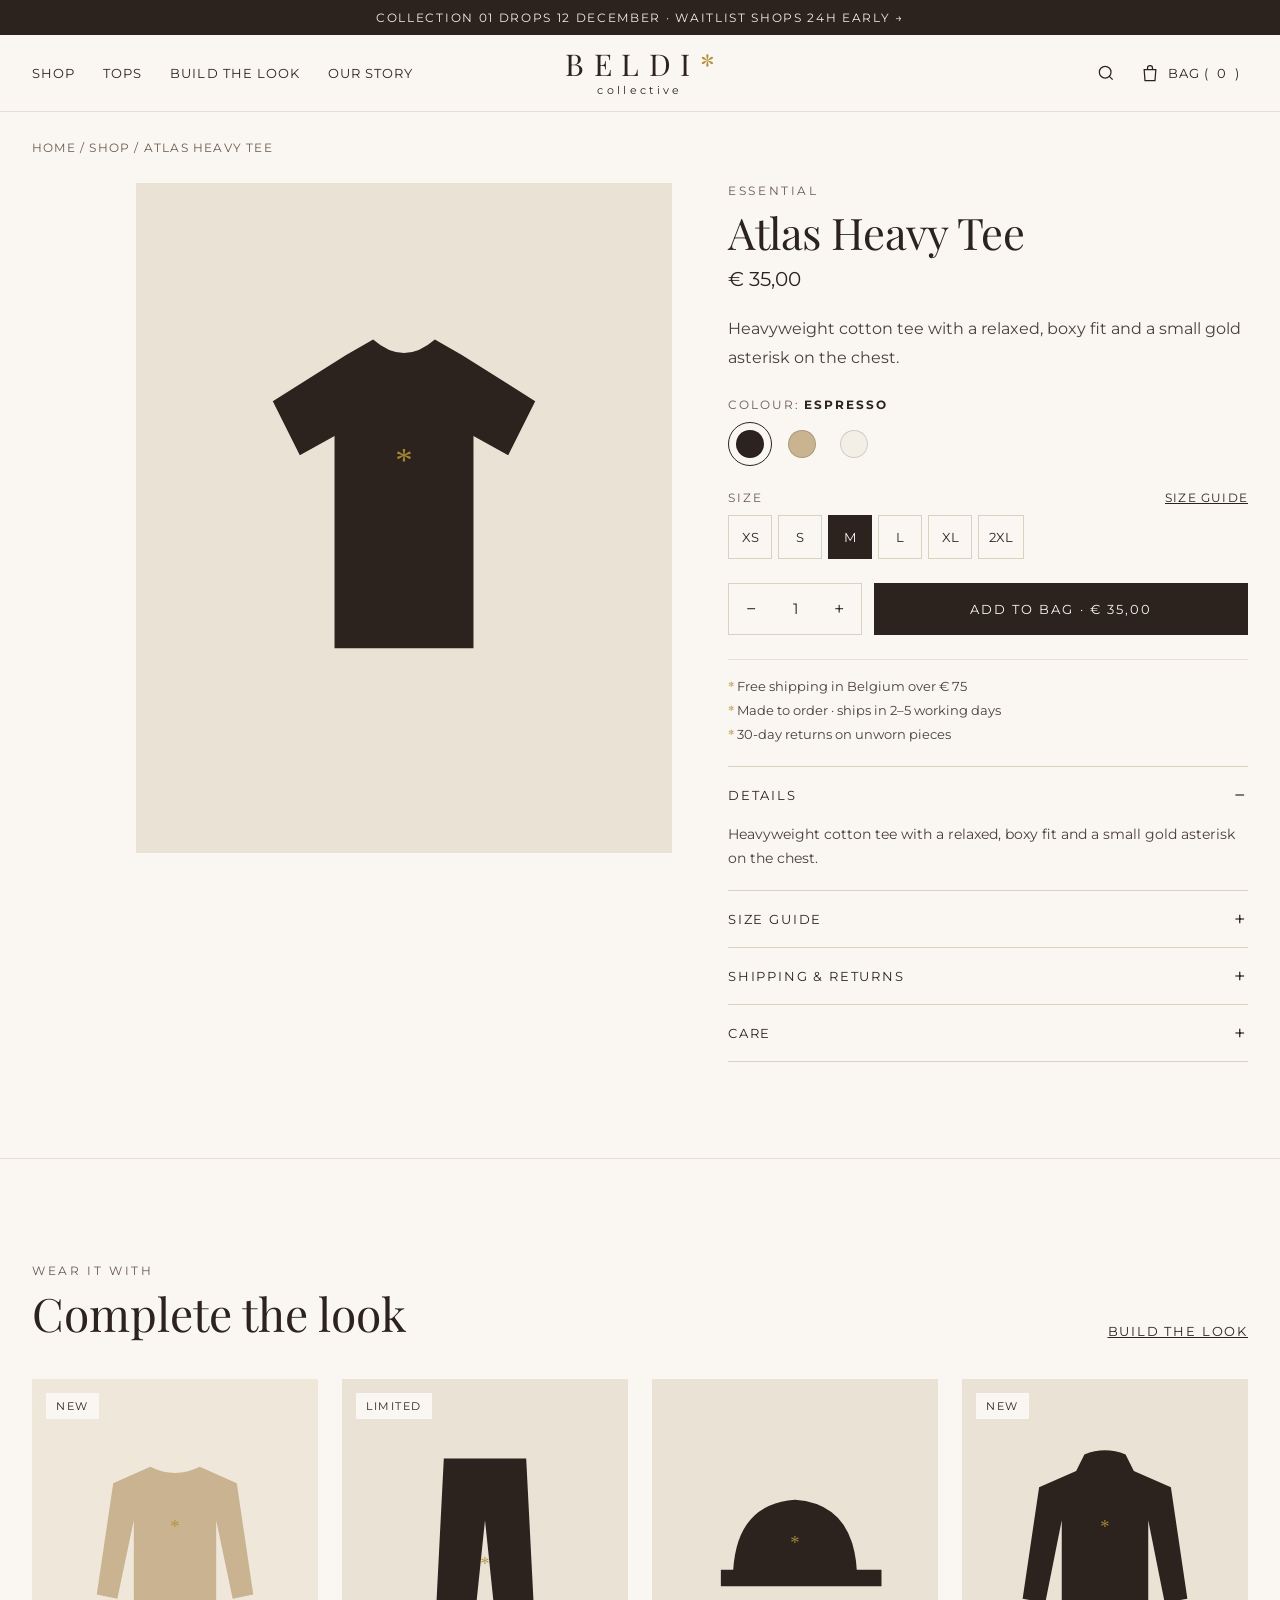
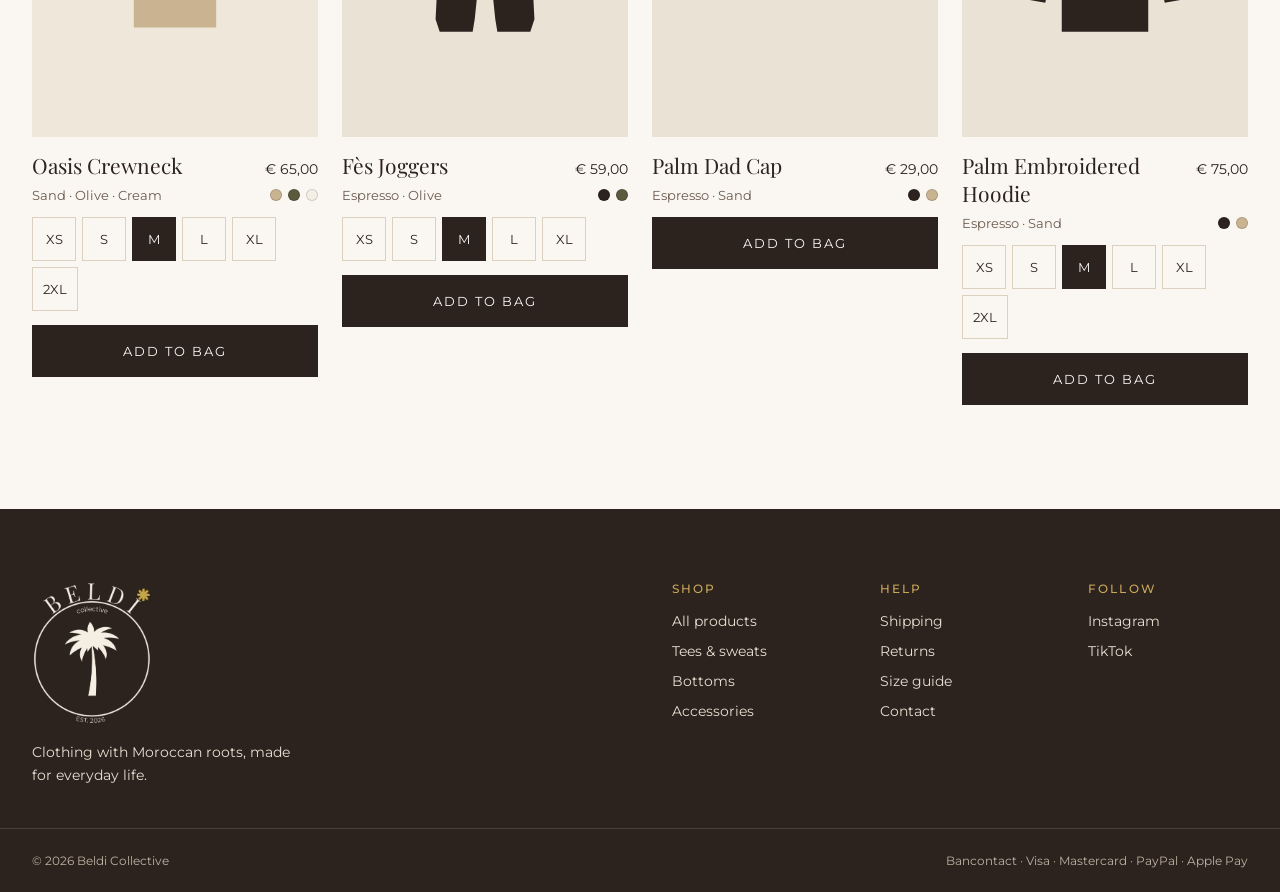
==== product.html @ b2a63b76 "Beldi Collective website" ====
<!doctype html>
<html lang="en">
<head>
  <meta charset="utf-8">
  <meta name="viewport" content="width=device-width, initial-scale=1">
  <title>Beldi Collective</title>
  <meta name="description" content="Beldi Collective product.">
  <link rel="icon" href="assets/palm.png">
  <link rel="preconnect" href="https://fonts.googleapis.com">
  <link rel="preconnect" href="https://fonts.gstatic.com" crossorigin>
  <link href="https://fonts.googleapis.com/css2?family=Playfair+Display:ital,wght@0,400;0,500;1,400&family=Montserrat:wght@400;500;600&display=swap" rel="stylesheet">
  <link rel="stylesheet" href="css/style.css">
</head>
<body>
  <a class="sr-only" href="#main">Skip to content</a>
  <div class="announce"><a href="index.html#early">Collection 01 drops <span data-cfg="dropDateText"></span> · Waitlist shops 24h early →</a></div>

  <header class="site-header">
    <div class="wrap header-row">
      <div style="display:flex;align-items:center">
        <button class="icon-btn menu-btn" data-menu aria-label="Menu" aria-expanded="false" aria-controls="main-nav"><svg width="22" height="22" viewBox="0 0 24 24" fill="none" stroke="currentColor" stroke-width="1.5" aria-hidden="true"><path d="M4 7h16M4 12h16M4 17h16"/></svg></button>
        <nav class="main-nav" id="main-nav" aria-label="Main">
          <a href="shop.html">Shop</a>
          <a href="shop.html?c=tops">Tops</a>
          <a href="index.html#look">Build the look</a>
          <a href="index.html#story">Our story</a>
        </nav>
      </div>
      <a class="brand" href="index.html" aria-label="Beldi Collective home"><span class="brand-word">BELDI<span>*</span></span><span class="brand-sub">collective</span></a>
      <div class="header-actions">
        <a class="icon-btn hide-sm" href="shop.html" aria-label="Search the shop"><svg width="20" height="20" viewBox="0 0 24 24" fill="none" stroke="currentColor" stroke-width="1.5" aria-hidden="true"><circle cx="11" cy="11" r="7"/><path d="M20 20l-4-4"/></svg></a>
        <button class="bag-btn" data-open-cart aria-label="Open bag"><svg width="20" height="20" viewBox="0 0 24 24" fill="none" stroke="currentColor" stroke-width="1.5" aria-hidden="true"><path d="M5 8h14l-1 13H6L5 8z"/><path d="M9 8V6a3 3 0 016 0v2"/></svg>Bag (<span data-cart-count>0</span>)</button>
      </div>
    </div>
  </header>

  <main id="main">
    <div class="wrap crumbs"><a href="index.html">Home</a> / <a href="shop.html">Shop</a> / <span id="crumb-name"></span></div>
    <div class="wrap pdp" id="pdp">
      <div class="gallery">
        <div class="thumbs" id="thumbs" role="group" aria-label="Product images"></div>
        <div class="main-img"><img id="main-img" src="assets/palm.png" alt=""></div>
      </div>
      <div class="buy">
        <div style="display:flex;flex-direction:column;gap:12px">
          <p class="eyebrow plain" id="p-tag"></p>
          <h1 class="h1" id="p-name">Loading…</h1>
          <div class="buy-price" id="p-price"></div>
        </div>
        <p class="body" id="p-desc"></p>
        <div id="color-block">
          <div class="opt-head"><span>Colour: <strong id="color-name" style="color:var(--ink)"></strong></span></div>
          <div class="swatches" id="swatches" role="group" aria-label="Colour"></div>
        </div>
        <div id="size-block">
          <div class="opt-head"><span>Size</span><a href="#size-guide" style="font-size:12px;letter-spacing:.1em" id="open-size-guide">Size guide</a></div>
          <div class="pills" id="sizes" role="group" aria-label="Size"></div>
        </div>
        <div class="buy-row">
          <div class="qty"><button type="button" aria-label="Decrease quantity" id="q-minus">−</button><output id="q-val">1</output><button type="button" aria-label="Increase quantity" id="q-plus">+</button></div>
          <button class="btn" type="button" id="add-btn">Add to bag</button>
        </div>
        <div class="ship-note">
          <span><span class="star">*</span> Free shipping in Belgium over <span data-cfg="freeShippingThreshold"></span></span>
          <span><span class="star">*</span> Made to order · ships in 2–5 working days</span>
          <span><span class="star">*</span> <span data-cfg="returnsDays"></span>-day returns on unworn pieces</span>
        </div>
        <div class="acc" id="details">
          <details open><summary>Details</summary><div class="acc-body" id="p-details"></div></details>
          <details id="size-guide"><summary>Size guide</summary><div class="acc-body">
            <p style="margin-top:0">Relaxed fit. Take your usual size, or size down for a closer fit. Measurements are body chest, in cm. [Replace with the Printful size chart for each product.]</p>
            <table class="size-table"><thead><tr><th scope="col">Size</th><th scope="col">XS</th><th scope="col">S</th><th scope="col">M</th><th scope="col">L</th><th scope="col">XL</th><th scope="col">2XL</th></tr></thead>
            <tbody><tr><th scope="row">Chest</th><td>[ ]</td><td>[ ]</td><td>[ ]</td><td>[ ]</td><td>[ ]</td><td>[ ]</td></tr><tr><th scope="row">Length</th><td>[ ]</td><td>[ ]</td><td>[ ]</td><td>[ ]</td><td>[ ]</td><td>[ ]</td></tr></tbody></table>
          </div></details>
          <details><summary>Shipping &amp; returns</summary><div class="acc-body">Each piece is printed or embroidered to order and ships in 2–5 working days. Free shipping in Belgium over <span data-cfg="freeShippingThreshold"></span>. Returns are accepted within <span data-cfg="returnsDays"></span> days for unworn items.</div></details>
          <details><summary>Care</summary><div class="acc-body">Wash cold, inside out. Do not tumble dry. Do not iron the embroidery or print.</div></details>
        </div>
      </div>
    </div>
    <section class="bordered-top" aria-labelledby="rel-title">
      <div class="wrap section">
        <div class="section-head"><div><p class="eyebrow plain">Wear it with</p><h2 class="h2" id="rel-title">Complete the look</h2></div><a class="link-caps" href="index.html#look">Build the look</a></div>
        <div class="product-grid" id="related"></div>
      </div>
    </section>
  </main>

  <footer class="site-footer">
    <div class="wrap footer-top">
      <div class="footer-brand"><img src="assets/logo-cream.png" alt="Beldi Collective"><p>Clothing with Moroccan roots, made for everyday life.</p></div>
      <nav class="footer-col" aria-labelledby="f-shop"><h2 id="f-shop">Shop</h2><a href="shop.html">All products</a><a href="shop.html?c=tops">Tees &amp; sweats</a><a href="shop.html?c=bottoms">Bottoms</a><a href="shop.html?c=accessories">Accessories</a></nav>
      <nav class="footer-col" aria-labelledby="f-help"><h2 id="f-help">Help</h2><a href="product.html?p=atlas-heavy-tee#details">Shipping</a><a href="product.html?p=atlas-heavy-tee#details">Returns</a><a href="product.html?p=atlas-heavy-tee#size-guide">Size guide</a><a href="mailto:hello@example.com">Contact</a></nav>
      <nav class="footer-col" aria-labelledby="f-follow"><h2 id="f-follow">Follow</h2><a href="#">Instagram</a><a href="#">TikTok</a></nav>
    </div>
    <div class="wrap footer-bottom"><span>© <span data-year>2026</span> Beldi Collective</span><span>Bancontact · Visa · Mastercard · PayPal · Apple Pay</span></div>
  </footer>

  <script src="js/config.js"></script>
  <script src="js/store.js"></script>
  <script src="js/product.js"></script>
</body>
</html>
---- css/style.css ----
/* Beldi Collective · Oasis theme */
:root {
  --ivory: #FAF7F2;
  --plaster: #F1EADF;
  --sand: #E9DFCF;
  --line: #E6DED2;
  --line-strong: #DCD0BF;
  --ink: #2C221E;
  --ink-soft: #4A3F38;
  --muted: #6B5A4E;
  --gold: #B0913A;
  --gold-light: #C9A85A;
  --serif: 'Playfair Display', Georgia, serif;
  --sans: 'Montserrat', system-ui, sans-serif;
  --wrap: 1320px;
}
*, *::before, *::after { box-sizing: border-box; }
html { scroll-behavior: smooth; }
body { margin: 0; background: var(--ivory); color: var(--ink); font-family: var(--sans); -webkit-font-smoothing: antialiased; }
img { max-width: 100%; display: block; }
a { color: var(--ink); }
a:hover { color: var(--muted); }
button, input, select { font-family: inherit; color: inherit; }
button { cursor: pointer; }
:focus-visible { outline: 2px solid var(--gold); outline-offset: 2px; }
.sr-only { position: absolute; width: 1px; height: 1px; overflow: hidden; clip: rect(0 0 0 0); white-space: nowrap; }
.wrap { max-width: var(--wrap); margin: 0 auto; padding-left: 32px; padding-right: 32px; }
@media (max-width: 640px) { .wrap { padding-left: 20px; padding-right: 20px; } }

/* Type */
.eyebrow { display: flex; align-items: center; gap: 12px; font-size: 12px; letter-spacing: .22em; text-transform: uppercase; color: var(--muted); margin: 0; }
.eyebrow::before { content: ''; width: 40px; height: 1px; background: var(--gold); }
.eyebrow.plain::before { display: none; }
.h1, .h2, .h3 { font-family: var(--serif); font-weight: 400; margin: 0; }
.h1 { font-size: clamp(44px, 5.4vw, 80px); line-height: 1.04; letter-spacing: -.01em; }
.h2 { font-size: clamp(34px, 3.6vw, 48px); line-height: 1.1; }
.h3 { font-size: 21px; }
.lead { font-size: 17px; line-height: 1.7; color: var(--ink-soft); margin: 0; }
.body { font-size: 16px; line-height: 1.8; color: var(--ink-soft); margin: 0; }
.star { font-family: var(--serif); color: var(--gold); line-height: 1; }
.link-caps { font-size: 13px; letter-spacing: .14em; text-transform: uppercase; }

/* Buttons */
.btn { display: inline-flex; align-items: center; justify-content: center; gap: 10px; min-height: 52px; padding: 0 32px; font-size: 13px; letter-spacing: .16em; text-transform: uppercase; text-decoration: none; border: 1px solid var(--ink); background: var(--ink); color: var(--ivory); transition: background .2s, color .2s; }
.btn:hover { background: #45372F; color: var(--ivory); }
.btn.ghost { background: transparent; color: var(--ink); }
.btn.ghost:hover { background: var(--ink); color: var(--ivory); }
.btn.block { width: 100%; }
.btn[disabled] { opacity: .5; cursor: not-allowed; }
.btn.done { background: transparent; color: var(--ink); }
.icon-btn { background: none; border: 0; width: 44px; height: 44px; display: grid; place-items: center; color: var(--ink); }

/* Announcement + header */
.announce { background: var(--ink); color: #F5EEE2; font-size: 12px; letter-spacing: .14em; text-transform: uppercase; text-align: center; padding: 10px 16px; }
.announce a { color: #F5EEE2; text-decoration: none; }
.site-header { position: sticky; top: 0; z-index: 30; background: rgba(250,247,242,.96); backdrop-filter: blur(6px); border-bottom: 1px solid var(--line); }
.header-row { display: grid; grid-template-columns: 1fr auto 1fr; align-items: center; gap: 16px; padding-top: 14px; padding-bottom: 14px; }
.main-nav { display: flex; gap: 28px; font-size: 13px; letter-spacing: .08em; text-transform: uppercase; }
.main-nav a { text-decoration: none; padding: 12px 0; }
.main-nav a[aria-current="page"] { border-bottom: 1px solid var(--ink); }
.brand { text-decoration: none; display: flex; flex-direction: column; align-items: center; }
.brand-word { font-family: var(--serif); font-size: 30px; letter-spacing: .32em; padding-left: .32em; line-height: 1; }
.brand-word span { color: var(--gold); }
.brand-sub { font-size: 11px; letter-spacing: .3em; margin-top: 4px; }
.header-actions { display: flex; justify-content: flex-end; align-items: center; gap: 4px; }
.bag-btn { background: none; border: 0; height: 44px; padding: 0 8px; display: flex; align-items: center; gap: 8px; font-size: 13px; letter-spacing: .08em; text-transform: uppercase; }
.menu-btn { display: none; }
@media (max-width: 860px) {
  .header-row { grid-template-columns: auto 1fr auto; }
  .brand { align-items: flex-start; }
  .brand-word { font-size: 24px; padding-left: 0; }
  .menu-btn { display: grid; }
  .main-nav { display: none; position: absolute; left: 0; right: 0; top: 100%; background: var(--ivory); flex-direction: column; gap: 0; padding: 8px 20px 20px; border-bottom: 1px solid var(--line); }
  .main-nav.open { display: flex; }
  .main-nav a { padding: 14px 0; border-bottom: 1px solid var(--line); }
  .header-actions .hide-sm { display: none; }
}

/* Hero */
.hero { display: flex; flex-wrap: wrap; gap: 64px; align-items: center; padding-top: 72px; padding-bottom: 96px; }
.hero-copy { flex: 1 1 440px; display: flex; flex-direction: column; gap: 28px; }
.hero-actions { display: flex; flex-wrap: wrap; gap: 16px; }
.hero-media { flex: 1 1 460px; position: relative; display: flex; justify-content: center; }
.arch { width: 100%; aspect-ratio: 4 / 5; border-radius: 999px 999px 0 0; background: var(--sand); position: relative; overflow: hidden; display: flex; align-items: flex-end; justify-content: center; }
.arch > img.cover { position: absolute; inset: 0; width: 100%; height: 100%; object-fit: cover; }
.arch .watermark { position: absolute; top: 18%; left: 50%; transform: translateX(-50%); width: 44%; opacity: .12; }
.arch .ph-label { position: relative; margin-bottom: 28px; background: var(--ivory); padding: 10px 18px; font-size: 12px; letter-spacing: .12em; text-transform: uppercase; color: var(--muted); }
.hero-media .arch { max-width: 520px; }
.hero-badge { position: absolute; left: 0; bottom: 120px; background: var(--ivory); border: 1px solid var(--line); padding: 16px 20px; display: flex; gap: 14px; align-items: center; max-width: 260px; font-size: 13px; line-height: 1.5; }
.hero-badge .star { font-size: 34px; }

/* Sections */
.section { padding-top: 104px; padding-bottom: 104px; }
.section-head { display: flex; flex-wrap: wrap; justify-content: space-between; align-items: flex-end; gap: 16px; margin-bottom: 40px; }
.section-head > div { display: flex; flex-direction: column; gap: 10px; }
.band-plaster { background: var(--plaster); }
.band-ink { background: var(--ink); color: #F5EEE2; }
.bordered-top { border-top: 1px solid var(--line); }

/* Early access */
.early { display: flex; flex-wrap: wrap; gap: 56px; align-items: center; padding-top: 88px; padding-bottom: 88px; }
.early-copy { flex: 1 1 520px; display: flex; flex-direction: column; gap: 24px; }
.countdown { display: flex; flex-wrap: wrap; gap: 12px; }
.countdown div { background: var(--ivory); border: 1px solid var(--line-strong); min-width: 96px; padding: 16px 18px; text-align: center; }
.countdown strong { display: block; font-family: var(--serif); font-weight: 400; font-size: 38px; line-height: 1; font-variant-numeric: tabular-nums; }
.countdown span { display: block; font-size: 11px; letter-spacing: .2em; text-transform: uppercase; color: var(--muted); margin-top: 8px; }
.early-card { flex: 1 1 420px; background: var(--ivory); border: 1px solid var(--line-strong); padding: clamp(28px, 3vw, 44px); display: flex; flex-direction: column; gap: 22px; }
.perks { list-style: none; margin: 0; padding: 0; display: flex; flex-direction: column; gap: 14px; }
.perks li { display: flex; gap: 12px; align-items: baseline; font-size: 15px; line-height: 1.5; }
.perks .star { font-size: 24px; }
.field-label { font-size: 12px; letter-spacing: .16em; text-transform: uppercase; color: var(--muted); }
.input { height: 54px; border: 1px solid var(--ink); background: #fff; padding: 0 18px; font-size: 15px; min-width: 0; width: 100%; }
.stack-form { display: flex; flex-direction: column; gap: 10px; }
.inline-form { display: flex; flex-wrap: wrap; width: 100%; max-width: 520px; }
.inline-form .input { flex: 1 1 260px; width: auto; }
.form-done { font-family: var(--serif); font-style: italic; font-size: 22px; line-height: 1.4; margin: 0; }
.small-muted { font-size: 12px; color: var(--muted); margin: 0; }

/* Meaning band */
.meaning { display: flex; flex-wrap: wrap; gap: 32px 64px; align-items: center; justify-content: center; text-align: center; padding-top: 56px; padding-bottom: 56px; }
.meaning .ar { font-family: var(--serif); font-size: 52px; line-height: 1; }
.meaning p { font-family: var(--serif); font-style: italic; font-size: 24px; line-height: 1.5; margin: 0; max-width: 720px; }

/* Grids + cards */
.cat-grid { display: grid; grid-template-columns: repeat(auto-fit, minmax(260px, 1fr)); gap: 24px; }
.cat-card { text-decoration: none; display: flex; flex-direction: column; gap: 18px; }
.cat-card .arch { aspect-ratio: 3 / 4; display: grid; place-items: center; }
.cat-card .arch img { width: 100%; height: 100%; object-fit: cover; }
.cat-meta { display: flex; justify-content: space-between; align-items: baseline; }
.cat-meta span:first-child { font-family: var(--serif); font-size: 24px; }
.cat-meta span:last-child { font-size: 12px; letter-spacing: .14em; text-transform: uppercase; color: var(--muted); }

.product-grid { display: grid; grid-template-columns: repeat(auto-fill, minmax(260px, 1fr)); gap: 44px 24px; }
.card { display: flex; flex-direction: column; gap: 14px; }
.card-media { position: relative; display: block; aspect-ratio: 4 / 5; background: var(--sand); overflow: hidden; }
.card-media img { width: 100%; height: 100%; object-fit: cover; transition: transform .5s; }
.card-media:hover img { transform: scale(1.03); }
.tag { position: absolute; top: 14px; left: 14px; background: var(--ivory); font-size: 11px; letter-spacing: .14em; text-transform: uppercase; padding: 6px 10px; }
.card-row { display: flex; justify-content: space-between; gap: 12px; align-items: baseline; }
.card-title { font-family: var(--serif); font-weight: 400; font-size: 21px; margin: 0; }
.card-title a { text-decoration: none; }
.price { font-size: 14px; white-space: nowrap; }
.card-sub { font-size: 13px; color: var(--muted); margin-top: -6px; }
.pills { display: flex; gap: 6px; flex-wrap: wrap; }
.pill { min-width: 44px; height: 44px; padding: 0 10px; font-size: 13px; border: 1px solid var(--line-strong); background: transparent; }
.pill[aria-pressed="true"] { border-color: var(--ink); background: var(--ink); color: var(--ivory); }
.pill:disabled { opacity: .35; text-decoration: line-through; cursor: not-allowed; }
.swatches { display: flex; gap: 8px; flex-wrap: wrap; }
.swatch { width: 44px; height: 44px; border-radius: 999px; border: 1px solid transparent; background: none; display: grid; place-items: center; padding: 0; }
.swatch span { width: 28px; height: 28px; border-radius: 999px; border: 1px solid rgba(0,0,0,.15); }
.swatch[aria-pressed="true"] { border-color: var(--ink); }
.dots { display: flex; gap: 6px; }
.dots span { width: 12px; height: 12px; border-radius: 999px; border: 1px solid rgba(0,0,0,.15); }

/* Build the look */
.look { display: flex; flex-wrap: wrap; gap: 64px; align-items: center; }
.look-media { flex: 1 1 400px; display: flex; justify-content: center; }
.look-media .arch { max-width: 480px; }
.look-copy { flex: 1 1 480px; display: flex; flex-direction: column; gap: 24px; }
.look-list { border-top: 1px solid var(--line-strong); }
.look-item { display: flex; align-items: center; gap: 18px; padding: 16px 0; border-bottom: 1px solid var(--line-strong); cursor: pointer; }
.look-item input { width: 20px; height: 20px; accent-color: var(--ink); flex: 0 0 auto; }
.look-item img { width: 64px; height: 80px; object-fit: cover; flex: 0 0 auto; background: var(--sand); }
.look-item .meta { flex: 1; display: flex; flex-direction: column; gap: 4px; }
.look-item .meta strong { font-family: var(--serif); font-weight: 400; font-size: 19px; }
.look-item .meta span { font-size: 13px; color: var(--muted); }
.look-item select { height: 40px; border: 1px solid var(--line-strong); background: var(--ivory); padding: 0 8px; font-size: 13px; }
.look-total { display: flex; justify-content: space-between; align-items: baseline; gap: 16px; flex-wrap: wrap; font-size: 14px; color: var(--ink-soft); }
.look-total strong { font-family: var(--serif); font-weight: 400; font-size: 24px; color: var(--ink); }
.look-total s { color: var(--muted); margin-right: 8px; font-size: 16px; }

/* Story */
.story { display: flex; flex-wrap: wrap; gap: 64px; align-items: center; }
.story-media { flex: 1 1 420px; display: flex; justify-content: center; }
.story-media img { width: 100%; max-width: 360px; }
.story-copy { flex: 1 1 480px; display: flex; flex-direction: column; gap: 24px; }
.values { display: grid; grid-template-columns: repeat(auto-fit, minmax(160px, 1fr)); gap: 24px; padding-top: 12px; border-top: 1px solid var(--line-strong); }
.values h3 { font-family: var(--serif); font-weight: 400; font-size: 20px; margin: 16px 0 6px; }
.values p { font-size: 14px; line-height: 1.6; color: var(--ink-soft); margin: 0; }

/* Trust */
.trust { display: grid; grid-template-columns: repeat(auto-fit, minmax(220px, 1fr)); gap: 32px; padding-top: 48px; padding-bottom: 48px; }
.trust > div { display: flex; gap: 14px; align-items: flex-start; }
.trust .star { font-size: 28px; }
.trust strong { display: block; font-size: 14px; margin-bottom: 4px; }
.trust p { font-size: 13px; line-height: 1.6; color: var(--ink-soft); margin: 0; }

/* Newsletter */
.newsletter { max-width: 760px; margin: 0 auto; text-align: center; display: flex; flex-direction: column; align-items: center; gap: 20px; }

/* Footer */
.site-footer { background: var(--ink); color: #E8DFD2; }
.footer-top { display: flex; flex-wrap: wrap; gap: 48px; justify-content: space-between; padding-top: 72px; padding-bottom: 40px; }
.footer-brand { flex: 1 1 260px; display: flex; flex-direction: column; gap: 16px; }
.footer-brand img { width: 120px; }
.footer-brand p { font-size: 14px; line-height: 1.7; margin: 0; max-width: 280px; }
.footer-col { flex: 0 1 160px; display: flex; flex-direction: column; gap: 12px; font-size: 14px; }
.footer-col h2 { font-family: var(--sans); font-weight: 500; font-size: 12px; letter-spacing: .18em; text-transform: uppercase; color: var(--gold-light); margin: 0 0 4px; }
.footer-col a { color: #E8DFD2; text-decoration: none; }
.footer-col a:hover { color: #fff; }
.footer-bottom { border-top: 1px solid #4A3F38; display: flex; flex-wrap: wrap; justify-content: space-between; gap: 12px; font-size: 12px; color: #BFB3A3; padding-top: 24px; padding-bottom: 24px; }

/* Shop page */
.page-head { padding-top: 64px; padding-bottom: 40px; display: flex; flex-direction: column; gap: 16px; }
.toolbar { display: flex; flex-wrap: wrap; gap: 16px; justify-content: space-between; align-items: center; border-top: 1px solid var(--line); border-bottom: 1px solid var(--line); padding-top: 12px; padding-bottom: 12px; margin-bottom: 40px; }
.chips { display: flex; flex-wrap: wrap; gap: 8px; }
.chip { height: 44px; padding: 0 18px; border: 1px solid var(--line-strong); background: transparent; font-size: 12px; letter-spacing: .14em; text-transform: uppercase; }
.chip[aria-pressed="true"] { background: var(--ink); color: var(--ivory); border-color: var(--ink); }
.select { height: 44px; border: 1px solid var(--line-strong); background: var(--ivory); padding: 0 12px; font-size: 13px; }

/* Product page */
.crumbs { font-size: 12px; letter-spacing: .1em; text-transform: uppercase; color: var(--muted); padding-top: 28px; }
.crumbs a { color: var(--muted); text-decoration: none; }
.pdp { display: flex; flex-wrap: wrap; gap: 56px; padding-top: 28px; padding-bottom: 96px; align-items: flex-start; }
.gallery { flex: 1 1 520px; display: grid; grid-template-columns: 88px 1fr; gap: 16px; }
.thumbs { display: flex; flex-direction: column; gap: 12px; }
.thumbs button { padding: 0; border: 1px solid transparent; background: var(--sand); aspect-ratio: 4 / 5; }
.thumbs button[aria-pressed="true"] { border-color: var(--ink); }
.thumbs img { width: 100%; height: 100%; object-fit: cover; }
.main-img { background: var(--sand); aspect-ratio: 4 / 5; }
.main-img img { width: 100%; height: 100%; object-fit: cover; }
@media (max-width: 640px) { .gallery { grid-template-columns: 1fr; } .thumbs { flex-direction: row; order: 2; } .thumbs button { width: 64px; } }
.buy { flex: 1 1 400px; display: flex; flex-direction: column; gap: 24px; position: sticky; top: 110px; }
.buy .h1 { font-size: clamp(36px, 3.4vw, 52px); }
.buy-price { font-size: 20px; }
.opt-head { display: flex; justify-content: space-between; font-size: 12px; letter-spacing: .16em; text-transform: uppercase; color: var(--muted); margin-bottom: 10px; }
.opt-head button { background: none; border: 0; padding: 0; font-size: 12px; letter-spacing: .1em; text-transform: uppercase; text-decoration: underline; color: var(--ink); min-height: 24px; }
.qty { display: inline-flex; border: 1px solid var(--line-strong); }
.qty button { width: 44px; height: 50px; background: none; border: 0; font-size: 18px; }
.qty output { width: 44px; display: grid; place-items: center; font-size: 15px; }
.buy-row { display: flex; gap: 12px; }
.buy-row .btn { flex: 1; }
.ship-note { font-size: 13px; color: var(--ink-soft); display: flex; flex-direction: column; gap: 8px; border-top: 1px solid var(--line); padding-top: 18px; }
.acc { border-top: 1px solid var(--line-strong); }
.acc details { border-bottom: 1px solid var(--line-strong); }
.acc summary { list-style: none; cursor: pointer; display: flex; justify-content: space-between; align-items: center; min-height: 56px; font-size: 13px; letter-spacing: .14em; text-transform: uppercase; }
.acc summary::-webkit-details-marker { display: none; }
.acc summary::after { content: '+'; font-size: 20px; }
.acc details[open] summary::after { content: '−'; }
.acc .acc-body { padding-bottom: 20px; font-size: 14px; line-height: 1.7; color: var(--ink-soft); }
.size-table { width: 100%; border-collapse: collapse; font-size: 13px; }
.size-table th, .size-table td { text-align: left; padding: 8px 6px; border-bottom: 1px solid var(--line); }

/* Cart drawer */
.drawer-backdrop { position: fixed; inset: 0; background: rgba(44,34,30,.4); z-index: 50; opacity: 0; pointer-events: none; transition: opacity .25s; }
.drawer { position: fixed; top: 0; right: 0; bottom: 0; width: min(440px, 100%); background: var(--ivory); z-index: 60; transform: translateX(100%); transition: transform .3s ease; display: flex; flex-direction: column; }
body.cart-open .drawer { transform: none; }
body.cart-open .drawer-backdrop { opacity: 1; pointer-events: auto; }
.drawer-head { display: flex; justify-content: space-between; align-items: center; padding: 18px 24px; border-bottom: 1px solid var(--line); }
.drawer-head h2 { font-family: var(--serif); font-weight: 400; font-size: 26px; margin: 0; }
.ship-progress { padding: 16px 24px; border-bottom: 1px solid var(--line); font-size: 13px; display: flex; flex-direction: column; gap: 10px; }
.bar { height: 4px; background: var(--line); }
.bar span { display: block; height: 100%; background: var(--gold); transition: width .3s; }
.drawer-items { flex: 1; overflow-y: auto; padding: 8px 24px; }
.line { display: grid; grid-template-columns: 72px 1fr auto; gap: 14px; padding: 16px 0; border-bottom: 1px solid var(--line); }
.line img { width: 72px; height: 90px; object-fit: cover; background: var(--sand); }
.line h3 { font-family: var(--serif); font-weight: 400; font-size: 17px; margin: 0 0 4px; }
.line .opts { font-size: 12px; color: var(--muted); }
.line .qty button { width: 36px; height: 36px; }
.line .qty output { width: 32px; font-size: 13px; }
.line .remove { background: none; border: 0; font-size: 12px; text-decoration: underline; color: var(--muted); padding: 0; min-height: 32px; }
.line-right { display: flex; flex-direction: column; align-items: flex-end; justify-content: space-between; font-size: 14px; }
.drawer-foot { border-top: 1px solid var(--line); padding: 20px 24px; display: flex; flex-direction: column; gap: 14px; }
.drawer-foot .row { display: flex; justify-content: space-between; font-size: 15px; }
.drawer-empty { padding: 48px 0; text-align: center; display: flex; flex-direction: column; gap: 18px; align-items: center; }
.demo-note { font-size: 13px; line-height: 1.6; background: var(--plaster); padding: 12px 14px; margin: 0; }

/* Toast */
.toast { position: fixed; left: 50%; bottom: 28px; transform: translate(-50%, 20px); background: var(--ink); color: var(--ivory); padding: 14px 22px; font-size: 13px; letter-spacing: .08em; z-index: 70; opacity: 0; transition: opacity .25s, transform .25s; pointer-events: none; }
.toast.show { opacity: 1; transform: translate(-50%, 0); }

@media (prefers-reduced-motion: reduce) { *, *::before, *::after { transition: none !important; scroll-behavior: auto !important; } }
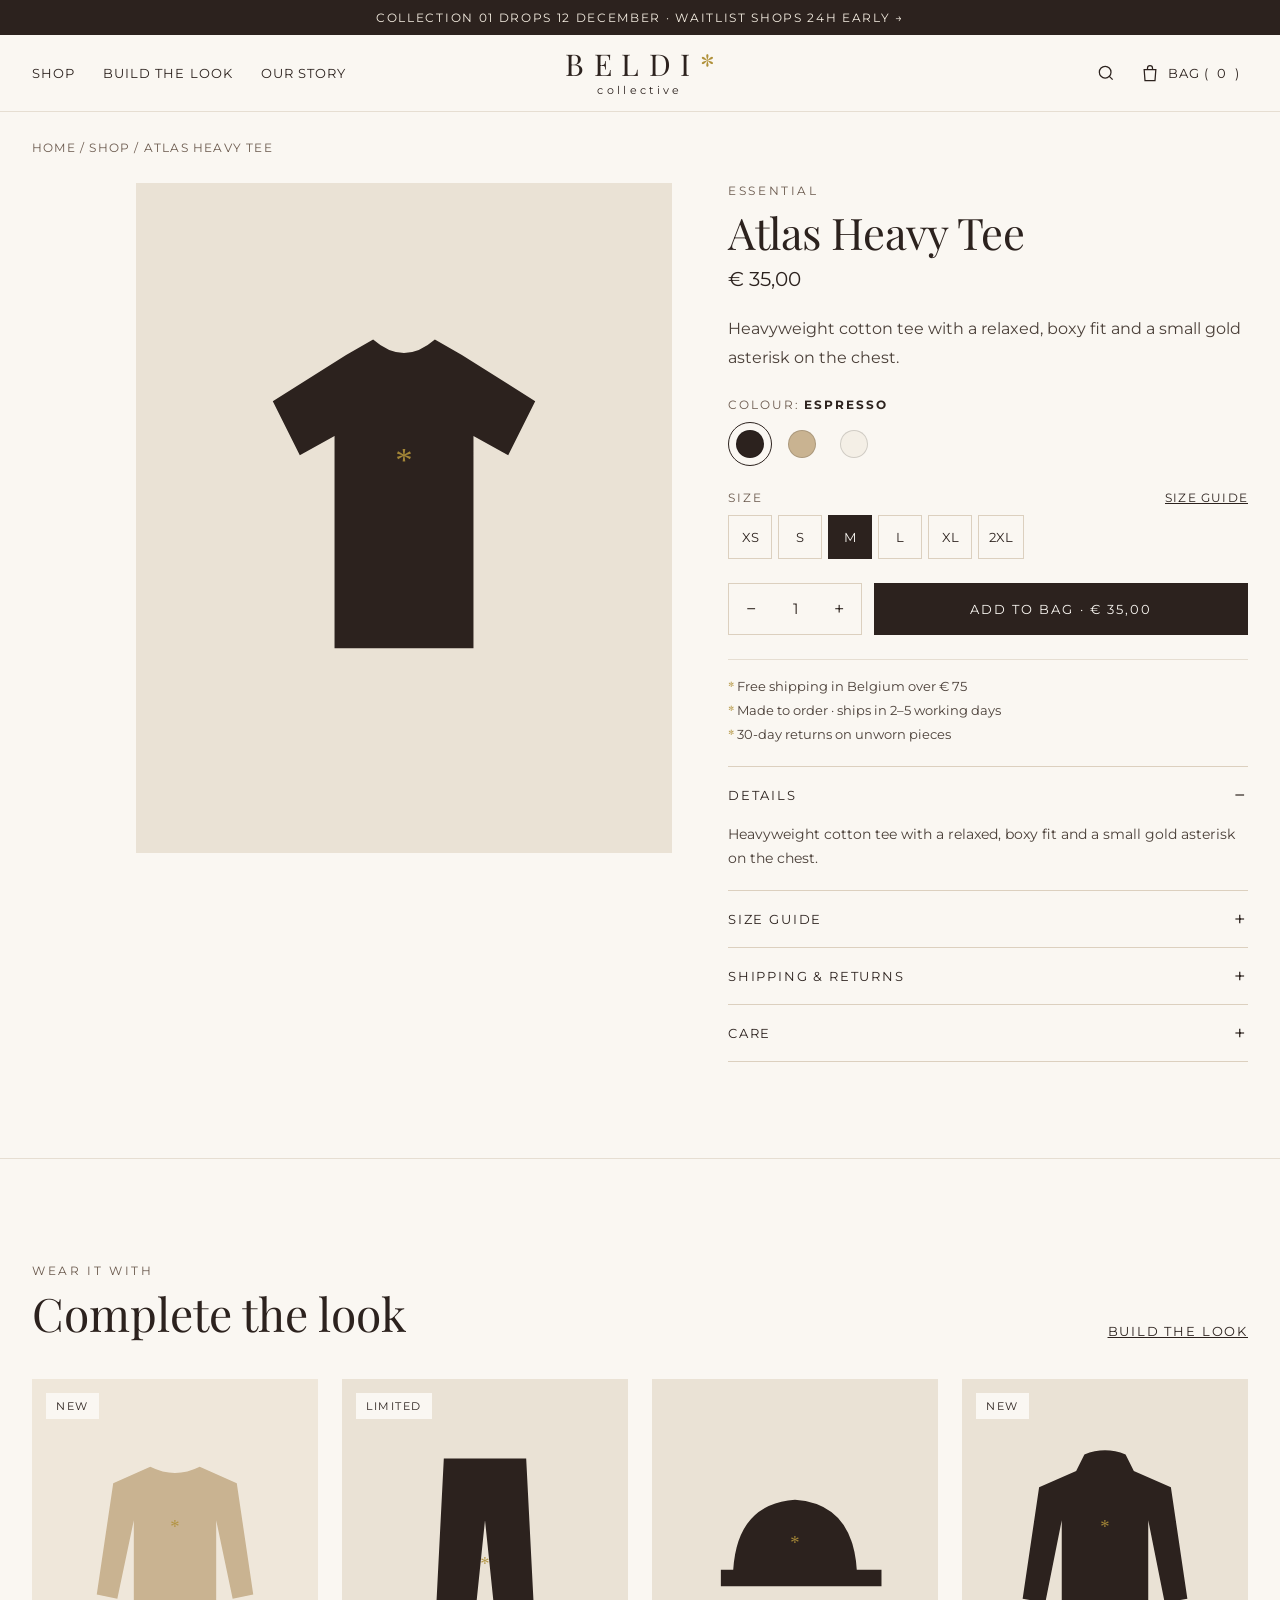
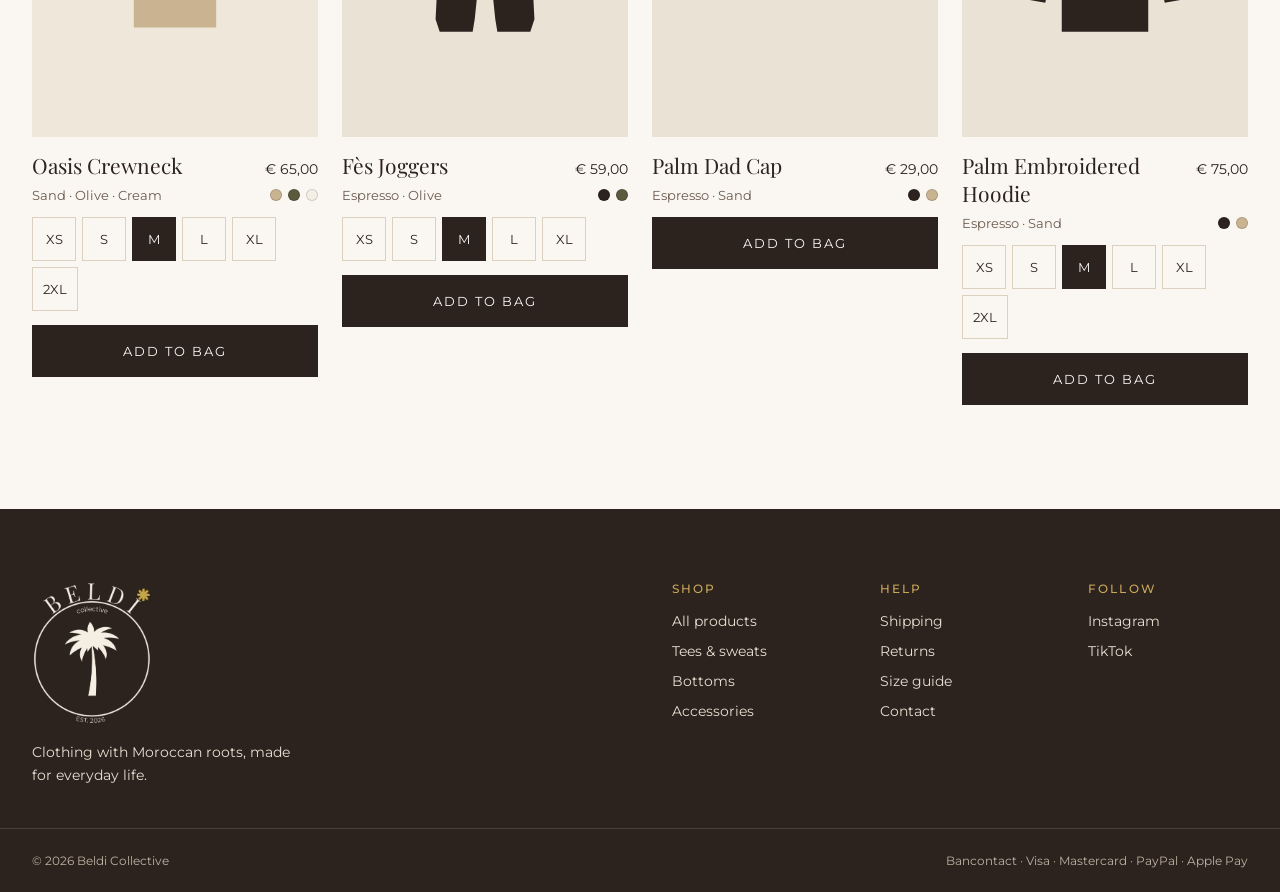
==== commit 9dec8b5b: "Update site 13/11/2026  0:34:55,64" ====
--- a/product.html
+++ b/product.html
@@ -21,7 +21,6 @@
         <button class="icon-btn menu-btn" data-menu aria-label="Menu" aria-expanded="false" aria-controls="main-nav"><svg width="22" height="22" viewBox="0 0 24 24" fill="none" stroke="currentColor" stroke-width="1.5" aria-hidden="true"><path d="M4 7h16M4 12h16M4 17h16"/></svg></button>
         <nav class="main-nav" id="main-nav" aria-label="Main">
           <a href="shop.html">Shop</a>
-          <a href="shop.html?c=tops">Tops</a>
           <a href="index.html#look">Build the look</a>
           <a href="index.html#story">Our story</a>
         </nav>
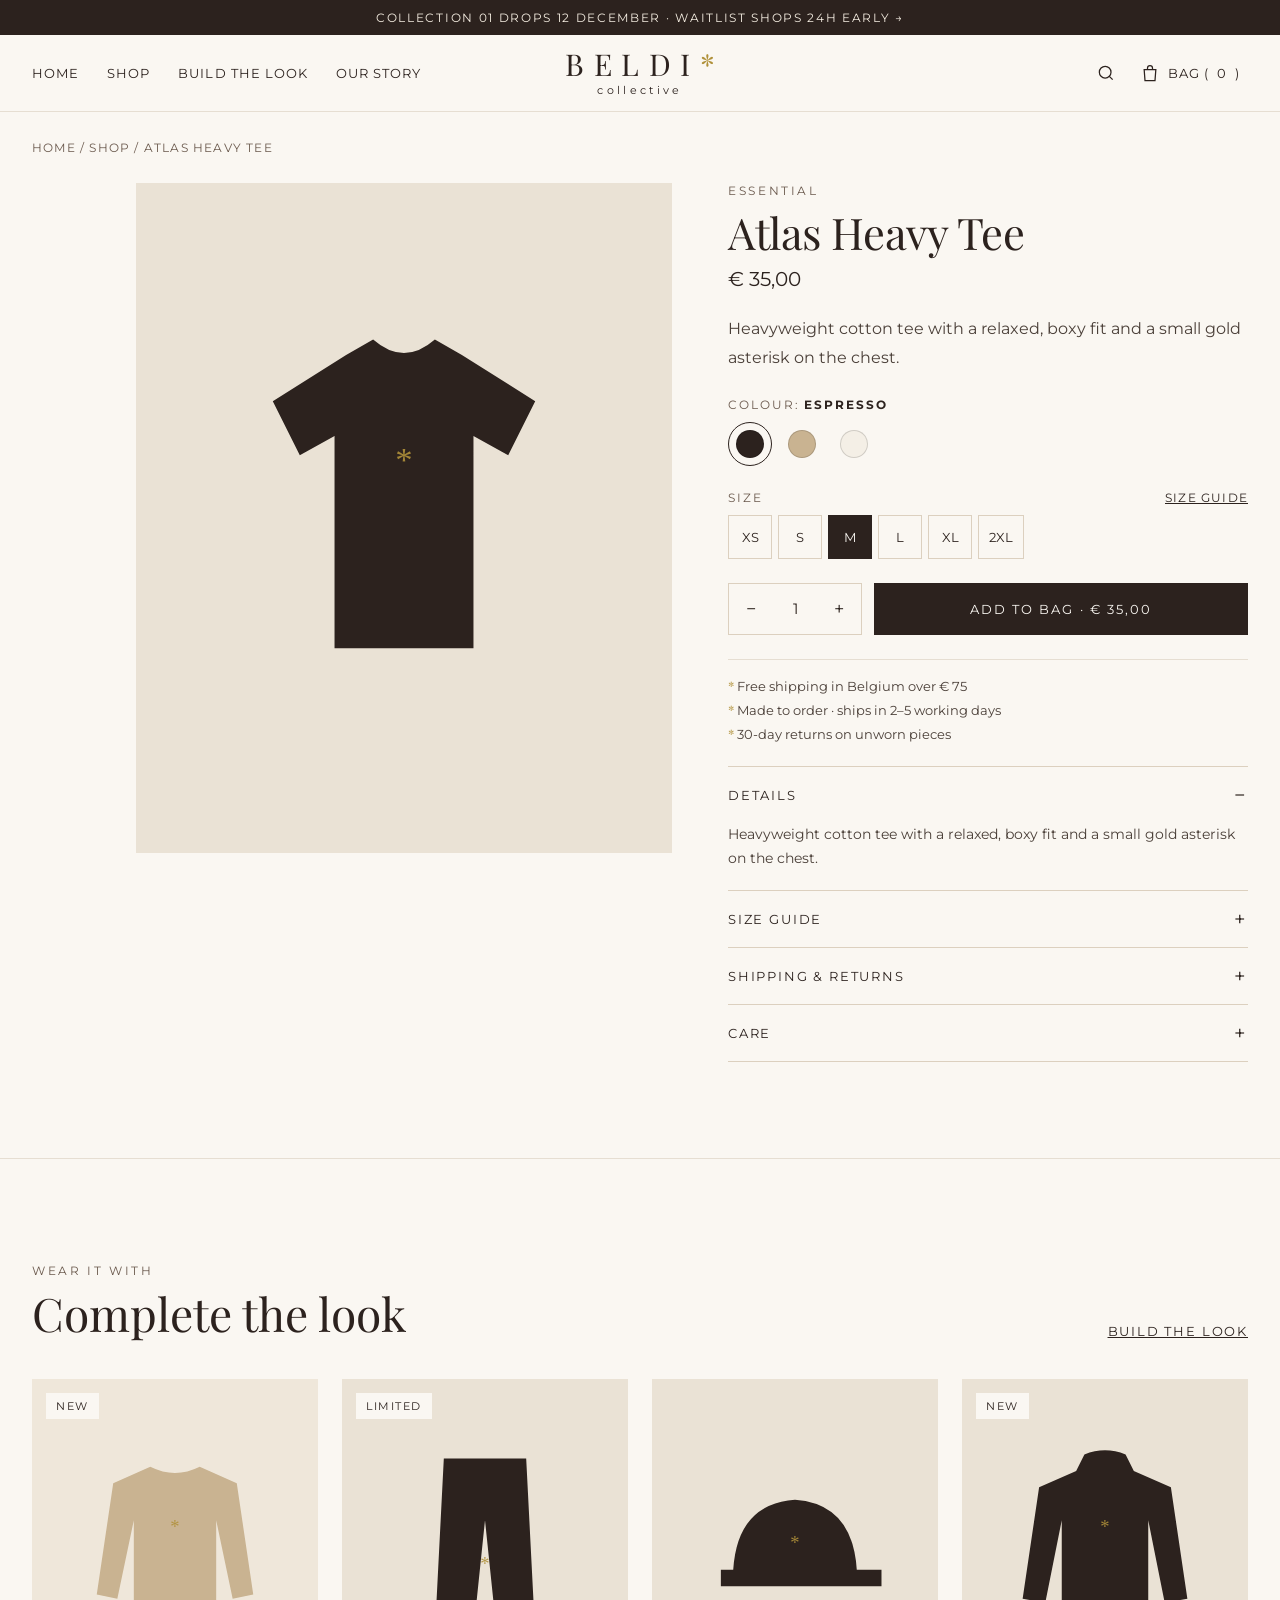
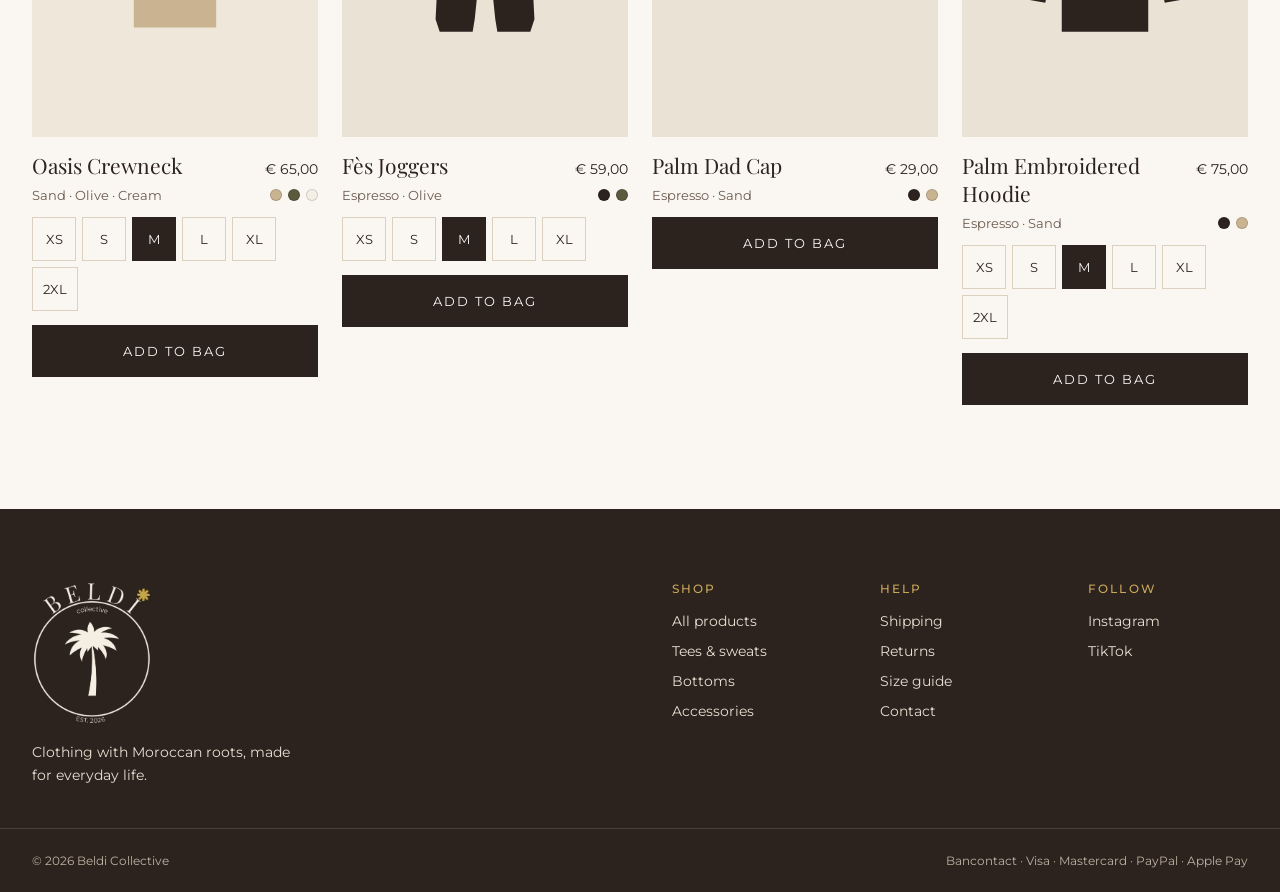
==== commit 9befd5df: "Update site 13/11/2026  0:52:54,28" ====
--- a/product.html
+++ b/product.html
@@ -9,7 +9,7 @@
   <link rel="preconnect" href="https://fonts.googleapis.com">
   <link rel="preconnect" href="https://fonts.gstatic.com" crossorigin>
   <link href="https://fonts.googleapis.com/css2?family=Playfair+Display:ital,wght@0,400;0,500;1,400&family=Montserrat:wght@400;500;600&display=swap" rel="stylesheet">
-  <link rel="stylesheet" href="css/style.css">
+  <link rel="stylesheet" href="css/style.css?v=20261113e">
 </head>
 <body>
   <a class="sr-only" href="#main">Skip to content</a>
@@ -20,6 +20,7 @@
       <div style="display:flex;align-items:center">
         <button class="icon-btn menu-btn" data-menu aria-label="Menu" aria-expanded="false" aria-controls="main-nav"><svg width="22" height="22" viewBox="0 0 24 24" fill="none" stroke="currentColor" stroke-width="1.5" aria-hidden="true"><path d="M4 7h16M4 12h16M4 17h16"/></svg></button>
         <nav class="main-nav" id="main-nav" aria-label="Main">
+          <a href="index.html">Home</a>
           <a href="shop.html">Shop</a>
           <a href="index.html#look">Build the look</a>
           <a href="index.html#story">Our story</a>
@@ -94,8 +95,8 @@
     <div class="wrap footer-bottom"><span>© <span data-year>2026</span> Beldi Collective</span><span>Bancontact · Visa · Mastercard · PayPal · Apple Pay</span></div>
   </footer>
 
-  <script src="js/config.js"></script>
-  <script src="js/store.js"></script>
-  <script src="js/product.js"></script>
+  <script src="js/config.js?v=20261113e"></script>
+  <script src="js/store.js?v=20261113e"></script>
+  <script src="js/product.js?v=20261113e"></script>
 </body>
 </html>
--- a/css/style.css
+++ b/css/style.css
@@ -16,6 +16,8 @@
 }
 *, *::before, *::after { box-sizing: border-box; }
 html { scroll-behavior: smooth; }
+/* Leave room for the sticky header when jumping to #look, #story, #early */
+section[id], [id="details"], [id="size-guide"] { scroll-margin-top: 96px; }
 body { margin: 0; background: var(--ivory); color: var(--ink); font-family: var(--sans); -webkit-font-smoothing: antialiased; }
 img { max-width: 100%; display: block; }
 a { color: var(--ink); }
@@ -56,7 +58,7 @@
 .site-header { position: sticky; top: 0; z-index: 30; background: rgba(250,247,242,.96); backdrop-filter: blur(6px); border-bottom: 1px solid var(--line); }
 .header-row { display: grid; grid-template-columns: 1fr auto 1fr; align-items: center; gap: 16px; padding-top: 14px; padding-bottom: 14px; }
 .main-nav { display: flex; gap: 28px; font-size: 13px; letter-spacing: .08em; text-transform: uppercase; }
-.main-nav a { text-decoration: none; padding: 12px 0; }
+.main-nav a { text-decoration: none; padding: 12px 0; white-space: nowrap; }
 .main-nav a[aria-current="page"] { border-bottom: 1px solid var(--ink); }
 .brand { text-decoration: none; display: flex; flex-direction: column; align-items: center; }
 .brand-word { font-family: var(--serif); font-size: 30px; letter-spacing: .32em; padding-left: .32em; line-height: 1; }
@@ -65,7 +67,7 @@
 .header-actions { display: flex; justify-content: flex-end; align-items: center; gap: 4px; }
 .bag-btn { background: none; border: 0; height: 44px; padding: 0 8px; display: flex; align-items: center; gap: 8px; font-size: 13px; letter-spacing: .08em; text-transform: uppercase; }
 .menu-btn { display: none; }
-@media (max-width: 860px) {
+@media (max-width: 1100px) {
   .header-row { grid-template-columns: auto 1fr auto; }
   .brand { align-items: flex-start; }
   .brand-word { font-size: 24px; padding-left: 0; }
@@ -172,7 +174,7 @@
 /* Story */
 .story { display: flex; flex-wrap: wrap; gap: 64px; align-items: center; }
 .story-media { flex: 1 1 420px; display: flex; justify-content: center; }
-.story-media img { width: 100%; max-width: 360px; }
+.story-media img { width: 100%; max-width: 360px; height: auto; }
 .story-copy { flex: 1 1 480px; display: flex; flex-direction: column; gap: 24px; }
 .values { display: grid; grid-template-columns: repeat(auto-fit, minmax(160px, 1fr)); gap: 24px; padding-top: 12px; border-top: 1px solid var(--line-strong); }
 .values h3 { font-family: var(--serif); font-weight: 400; font-size: 20px; margin: 16px 0 6px; }
@@ -269,4 +271,13 @@
 .toast { position: fixed; left: 50%; bottom: 28px; transform: translate(-50%, 20px); background: var(--ink); color: var(--ivory); padding: 14px 22px; font-size: 13px; letter-spacing: .08em; z-index: 70; opacity: 0; transition: opacity .25s, transform .25s; pointer-events: none; }
 .toast.show { opacity: 1; transform: translate(-50%, 0); }
 
+/* Phones: show the heading + text first in image/text sections, and tighten section spacing */
+@media (max-width: 860px) {
+  .look-copy, .story-copy { order: -1; }
+  .look, .story, .hero, .early { gap: 40px; }
+  .section { padding-top: 64px; padding-bottom: 64px; }
+  .look-media .arch { max-width: 360px; }
+  .story-media img { max-width: 240px; }
+}
+
 @media (prefers-reduced-motion: reduce) { *, *::before, *::after { transition: none !important; scroll-behavior: auto !important; } }
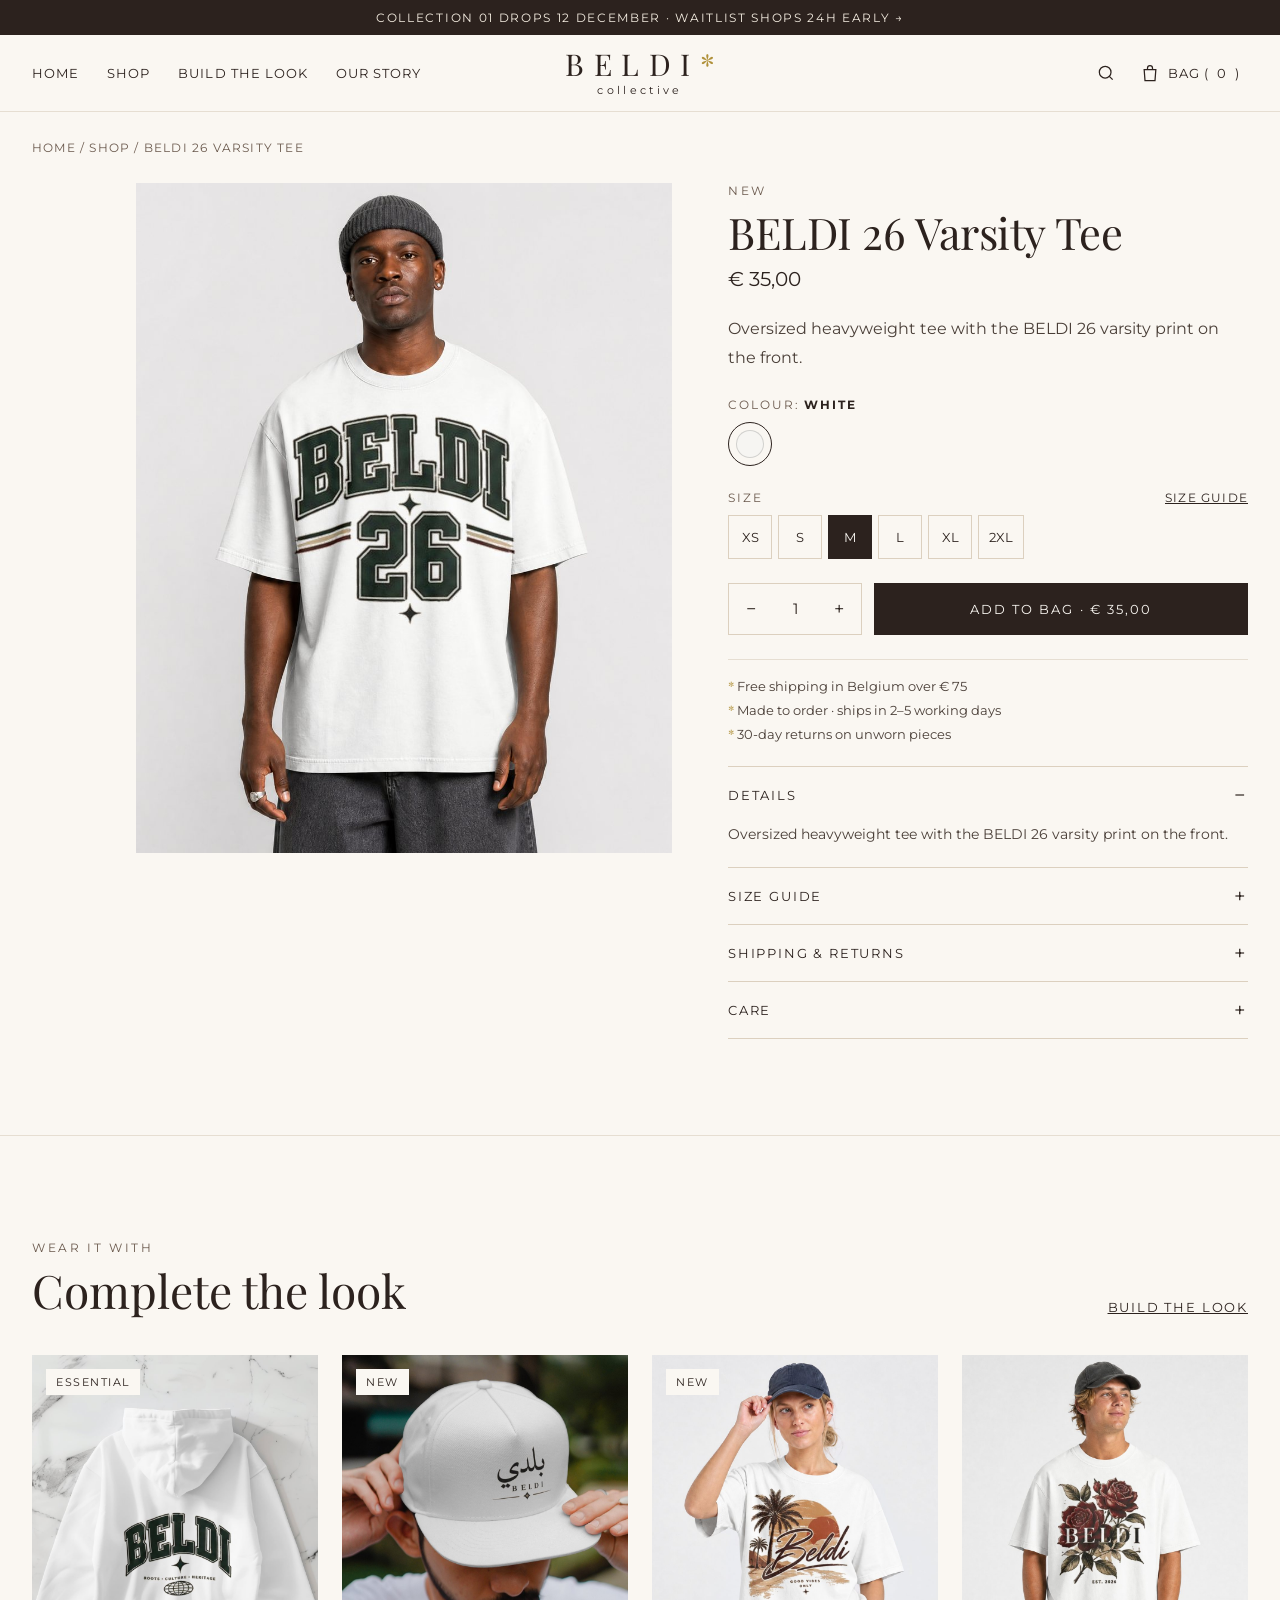
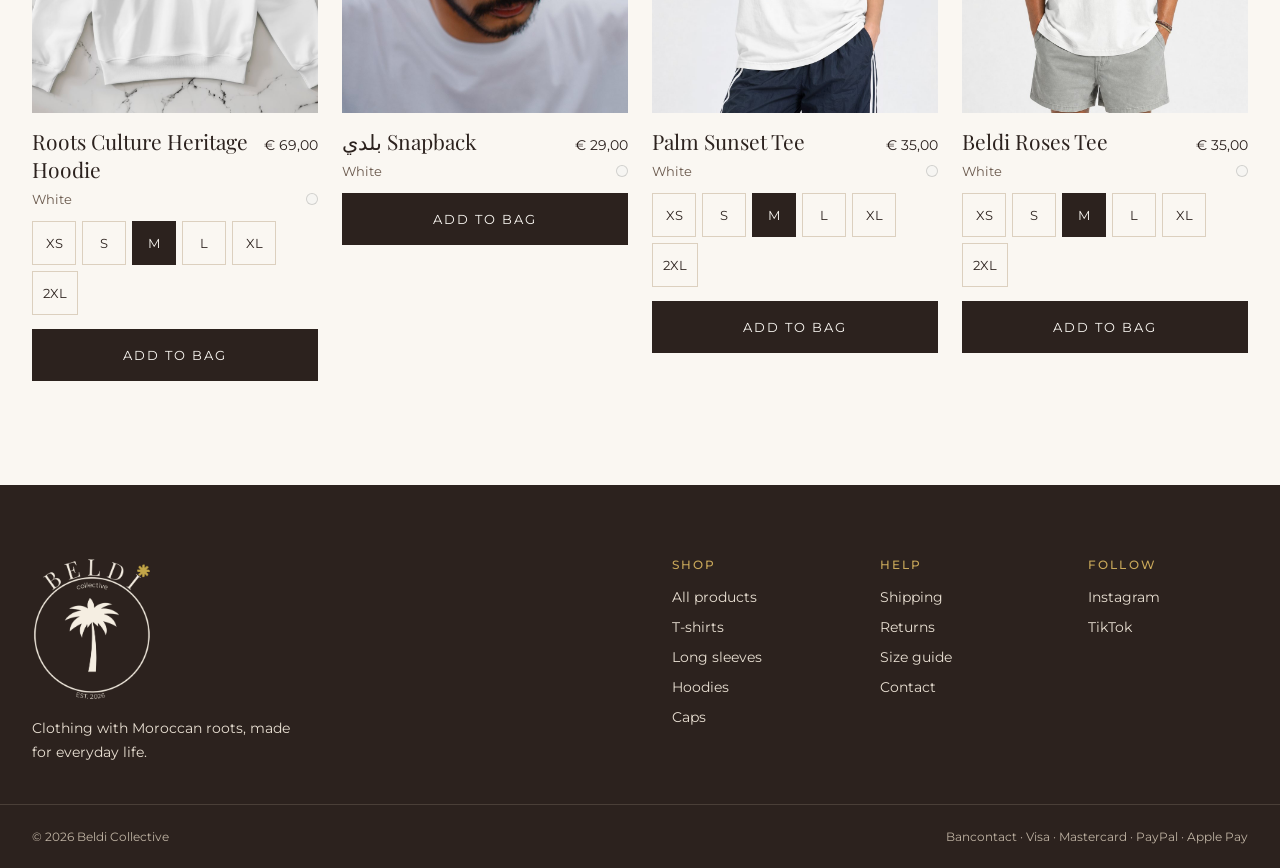
==== commit c742606d: "Update site 14/11/2026 23:11:22,66" ====
--- a/product.html
+++ b/product.html
@@ -9,7 +9,7 @@
   <link rel="preconnect" href="https://fonts.googleapis.com">
   <link rel="preconnect" href="https://fonts.gstatic.com" crossorigin>
   <link href="https://fonts.googleapis.com/css2?family=Playfair+Display:ital,wght@0,400;0,500;1,400&family=Montserrat:wght@400;500;600&display=swap" rel="stylesheet">
-  <link rel="stylesheet" href="css/style.css?v=20261113e">
+  <link rel="stylesheet" href="css/style.css?v=20261114a">
 </head>
 <body>
   <a class="sr-only" href="#main">Skip to content</a>
@@ -88,15 +88,15 @@
   <footer class="site-footer">
     <div class="wrap footer-top">
       <div class="footer-brand"><img src="assets/logo-cream.png" alt="Beldi Collective"><p>Clothing with Moroccan roots, made for everyday life.</p></div>
-      <nav class="footer-col" aria-labelledby="f-shop"><h2 id="f-shop">Shop</h2><a href="shop.html">All products</a><a href="shop.html?c=tops">Tees &amp; sweats</a><a href="shop.html?c=bottoms">Bottoms</a><a href="shop.html?c=accessories">Accessories</a></nav>
+      <nav class="footer-col" aria-labelledby="f-shop"><h2 id="f-shop">Shop</h2><a href="shop.html">All products</a><a href="shop.html?c=tees">T-shirts</a><a href="shop.html?c=longsleeves">Long sleeves</a><a href="shop.html?c=hoodies">Hoodies</a><a href="shop.html?c=caps">Caps</a></nav>
       <nav class="footer-col" aria-labelledby="f-help"><h2 id="f-help">Help</h2><a href="product.html?p=atlas-heavy-tee#details">Shipping</a><a href="product.html?p=atlas-heavy-tee#details">Returns</a><a href="product.html?p=atlas-heavy-tee#size-guide">Size guide</a><a href="mailto:hello@example.com">Contact</a></nav>
       <nav class="footer-col" aria-labelledby="f-follow"><h2 id="f-follow">Follow</h2><a href="#">Instagram</a><a href="#">TikTok</a></nav>
     </div>
     <div class="wrap footer-bottom"><span>© <span data-year>2026</span> Beldi Collective</span><span>Bancontact · Visa · Mastercard · PayPal · Apple Pay</span></div>
   </footer>
 
-  <script src="js/config.js?v=20261113e"></script>
-  <script src="js/store.js?v=20261113e"></script>
-  <script src="js/product.js?v=20261113e"></script>
+  <script src="js/config.js?v=20261114a"></script>
+  <script src="js/store.js?v=20261114a"></script>
+  <script src="js/product.js?v=20261114a"></script>
 </body>
 </html>
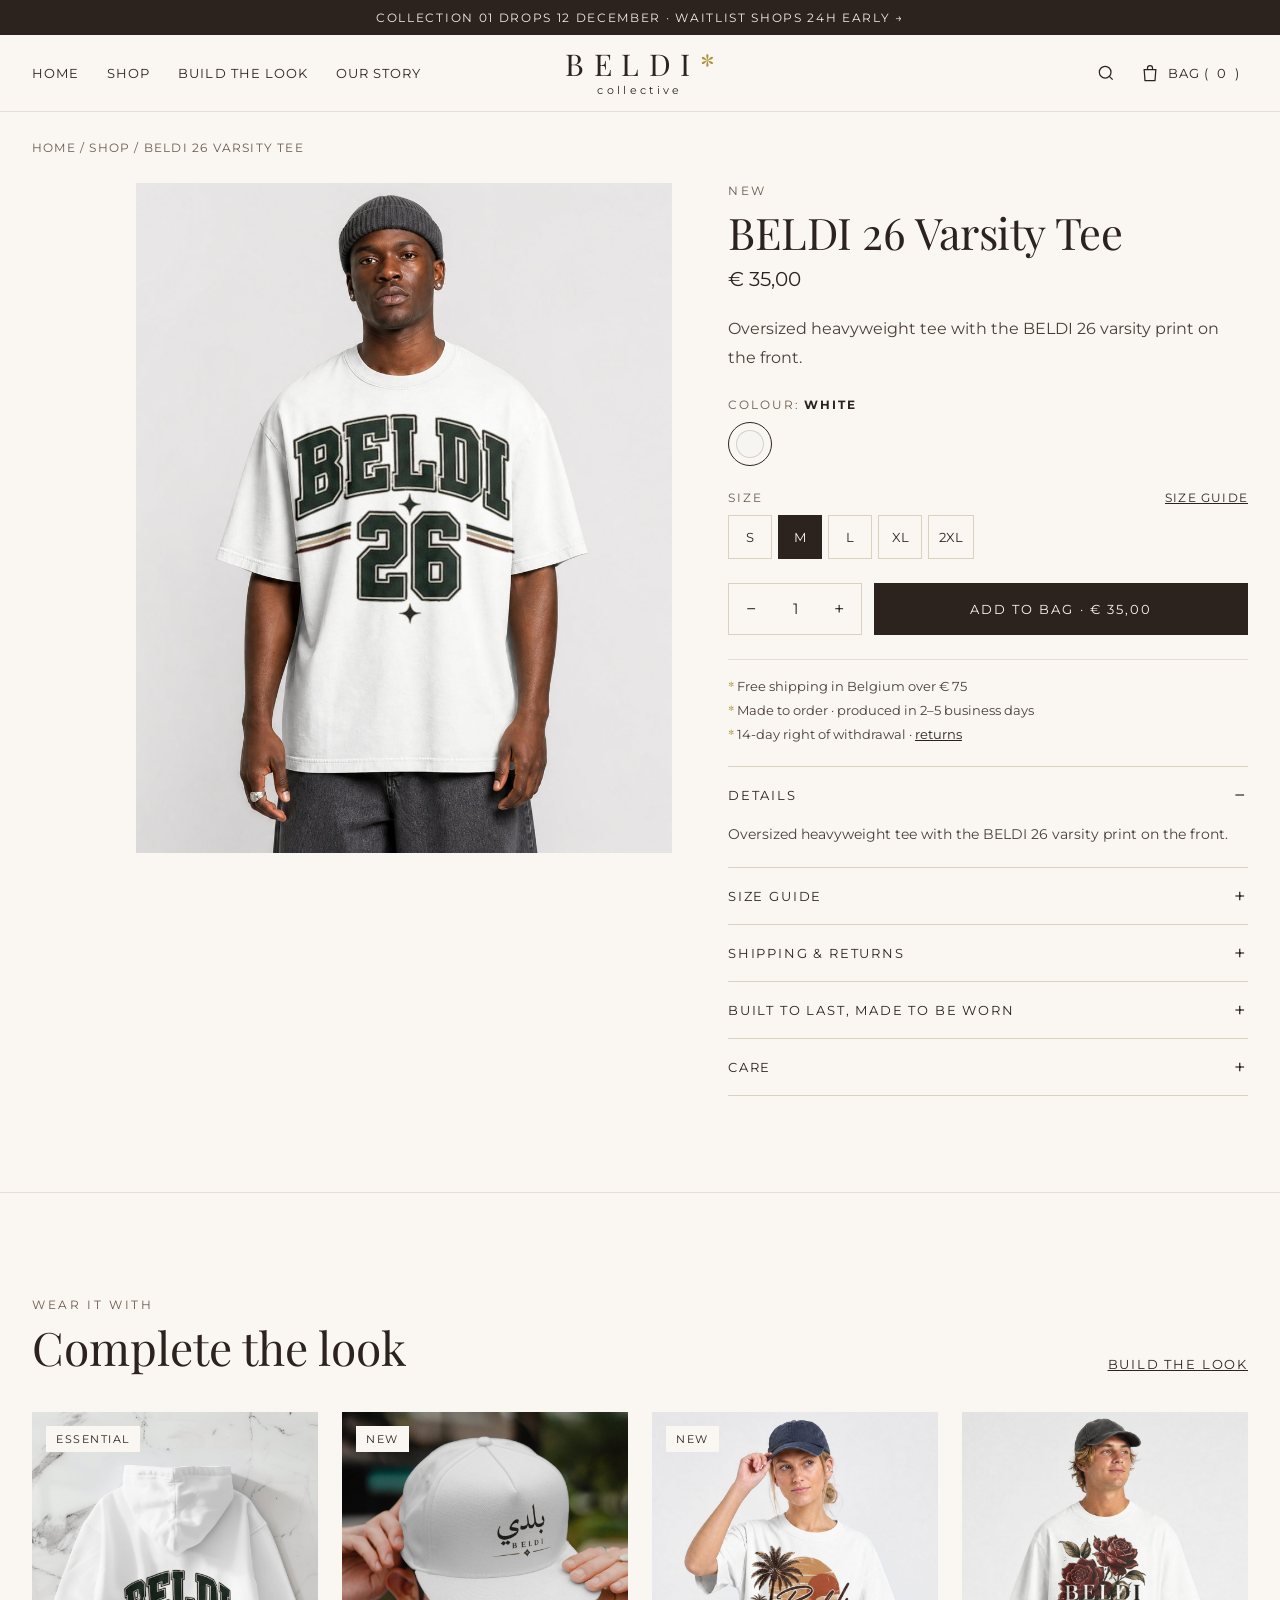
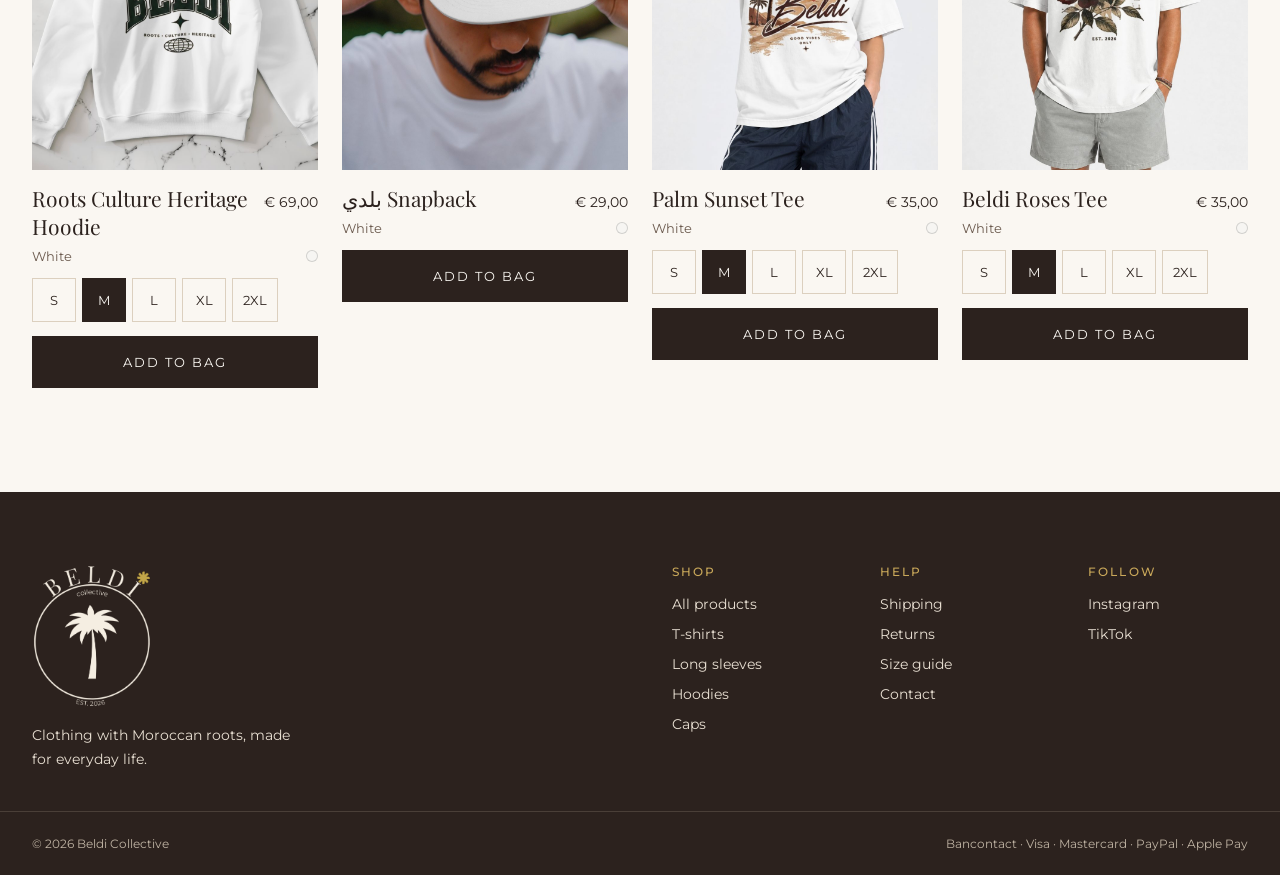
==== commit c1a882eb: "Update site 15/11/2026  1:25:15,15" ====
--- a/product.html
+++ b/product.html
@@ -9,7 +9,7 @@
   <link rel="preconnect" href="https://fonts.googleapis.com">
   <link rel="preconnect" href="https://fonts.gstatic.com" crossorigin>
   <link href="https://fonts.googleapis.com/css2?family=Playfair+Display:ital,wght@0,400;0,500;1,400&family=Montserrat:wght@400;500;600&display=swap" rel="stylesheet">
-  <link rel="stylesheet" href="css/style.css?v=20261114a">
+  <link rel="stylesheet" href="css/style.css?v=20261115a">
 </head>
 <body>
   <a class="sr-only" href="#main">Skip to content</a>
@@ -62,17 +62,14 @@
         </div>
         <div class="ship-note">
           <span><span class="star">*</span> Free shipping in Belgium over <span data-cfg="freeShippingThreshold"></span></span>
-          <span><span class="star">*</span> Made to order · ships in 2–5 working days</span>
-          <span><span class="star">*</span> <span data-cfg="returnsDays"></span>-day returns on unworn pieces</span>
+          <span><span class="star">*</span> Made to order · produced in 2–5 business days</span>
+          <span><span class="star">*</span> <span data-cfg="returnsDays"></span>-day right of withdrawal · <a href="returns.html">returns</a></span>
         </div>
         <div class="acc" id="details">
           <details open><summary>Details</summary><div class="acc-body" id="p-details"></div></details>
-          <details id="size-guide"><summary>Size guide</summary><div class="acc-body">
-            <p style="margin-top:0">Relaxed fit. Take your usual size, or size down for a closer fit. Measurements are body chest, in cm. [Replace with the Printful size chart for each product.]</p>
-            <table class="size-table"><thead><tr><th scope="col">Size</th><th scope="col">XS</th><th scope="col">S</th><th scope="col">M</th><th scope="col">L</th><th scope="col">XL</th><th scope="col">2XL</th></tr></thead>
-            <tbody><tr><th scope="row">Chest</th><td>[ ]</td><td>[ ]</td><td>[ ]</td><td>[ ]</td><td>[ ]</td><td>[ ]</td></tr><tr><th scope="row">Length</th><td>[ ]</td><td>[ ]</td><td>[ ]</td><td>[ ]</td><td>[ ]</td><td>[ ]</td></tr></tbody></table>
-          </div></details>
-          <details><summary>Shipping &amp; returns</summary><div class="acc-body">Each piece is printed or embroidered to order and ships in 2–5 working days. Free shipping in Belgium over <span data-cfg="freeShippingThreshold"></span>. Returns are accepted within <span data-cfg="returnsDays"></span> days for unworn items.</div></details>
+          <details id="size-guide"><summary>Size guide</summary><div class="acc-body" id="size-body"><p style="margin-top:0">Loading measurements…</p></div></details>
+          <details><summary>Shipping &amp; returns</summary><div class="acc-body">Every piece is printed or embroidered to order. Production takes 2–5 business days, then the carrier needs about 2–6 business days within the EU. Shipping is <span data-cfg="shippingFee"></span>, free over <span data-cfg="freeShippingThreshold"></span>. You can return unworn pieces within <span data-cfg="returnsDays"></span> days; because each piece is made for you, return shipping is paid by the buyer. Misprints and faulty items are replaced for free. <a href="shipping.html">Shipping</a> · <a href="returns.html">Returns</a></div></details>
+          <details><summary>Built to last, made to be worn</summary><div class="acc-body">Heavyweight blanks, prints that are cured into the fabric and embroidery that survives the wash. Each piece is made only when you order it, so nothing sits in a warehouse and nothing is overproduced.</div></details>
           <details><summary>Care</summary><div class="acc-body">Wash cold, inside out. Do not tumble dry. Do not iron the embroidery or print.</div></details>
         </div>
       </div>
@@ -89,14 +86,15 @@
     <div class="wrap footer-top">
       <div class="footer-brand"><img src="assets/logo-cream.png" alt="Beldi Collective"><p>Clothing with Moroccan roots, made for everyday life.</p></div>
       <nav class="footer-col" aria-labelledby="f-shop"><h2 id="f-shop">Shop</h2><a href="shop.html">All products</a><a href="shop.html?c=tees">T-shirts</a><a href="shop.html?c=longsleeves">Long sleeves</a><a href="shop.html?c=hoodies">Hoodies</a><a href="shop.html?c=caps">Caps</a></nav>
-      <nav class="footer-col" aria-labelledby="f-help"><h2 id="f-help">Help</h2><a href="product.html?p=atlas-heavy-tee#details">Shipping</a><a href="product.html?p=atlas-heavy-tee#details">Returns</a><a href="product.html?p=atlas-heavy-tee#size-guide">Size guide</a><a href="mailto:hello@example.com">Contact</a></nav>
+      <nav class="footer-col" aria-labelledby="f-help"><h2 id="f-help">Help</h2><a href="shipping.html">Shipping</a><a href="returns.html">Returns</a><a href="size-guide.html">Size guide</a><a href="mailto:hello@example.com">Contact</a></nav>
       <nav class="footer-col" aria-labelledby="f-follow"><h2 id="f-follow">Follow</h2><a href="#">Instagram</a><a href="#">TikTok</a></nav>
     </div>
     <div class="wrap footer-bottom"><span>© <span data-year>2026</span> Beldi Collective</span><span>Bancontact · Visa · Mastercard · PayPal · Apple Pay</span></div>
   </footer>
 
-  <script src="js/config.js?v=20261114a"></script>
-  <script src="js/store.js?v=20261114a"></script>
-  <script src="js/product.js?v=20261114a"></script>
+  <script src="js/config.js?v=20261115a"></script>
+  <script src="js/store.js?v=20261115a"></script>
+  <script src="js/sizecharts.js?v=20261115a"></script>
+  <script src="js/product.js?v=20261115a"></script>
 </body>
 </html>
--- a/css/style.css
+++ b/css/style.css
@@ -281,3 +281,12 @@
 }
 
 @media (prefers-reduced-motion: reduce) { *, *::before, *::after { transition: none !important; scroll-behavior: auto !important; } }
+
+/* Help pages (returns, shipping, size guide) */
+.legal h2 { margin: 40px 0 12px; }
+.legal h2:first-child { margin-top: 8px; }
+.legal p, .legal ul { margin: 0 0 16px; }
+.legal ul { padding-left: 20px; }
+.legal li { margin-bottom: 8px; }
+.legal a, .acc-body a, .trust a { text-decoration: underline; text-underline-offset: 3px; }
+.legal > * { max-width: 720px; }
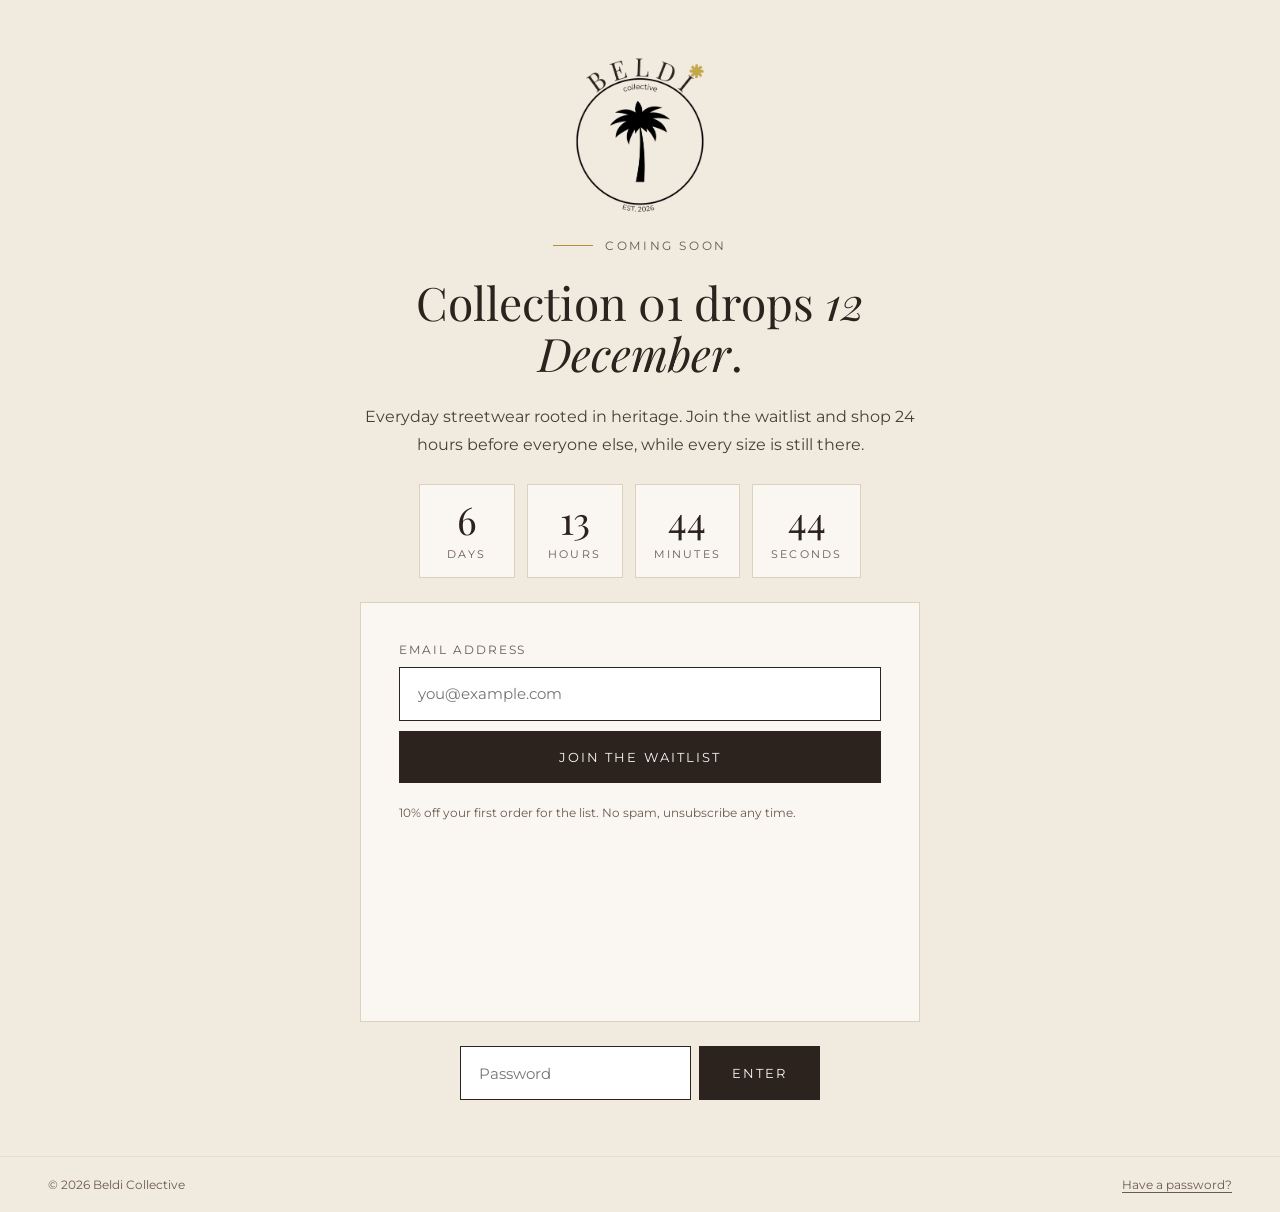
==== commit a2f77ef5: "Update site 15/11/2026  1:40:40,91" ====
--- a/product.html
+++ b/product.html
@@ -10,6 +10,8 @@
   <link rel="preconnect" href="https://fonts.gstatic.com" crossorigin>
   <link href="https://fonts.googleapis.com/css2?family=Playfair+Display:ital,wght@0,400;0,500;1,400&family=Montserrat:wght@400;500;600&display=swap" rel="stylesheet">
   <link rel="stylesheet" href="css/style.css?v=20261115a">
+  <meta name="robots" content="noindex">
+  <script src="js/gate.js?v=20261115b"></script>
 </head>
 <body>
   <a class="sr-only" href="#main">Skip to content</a>
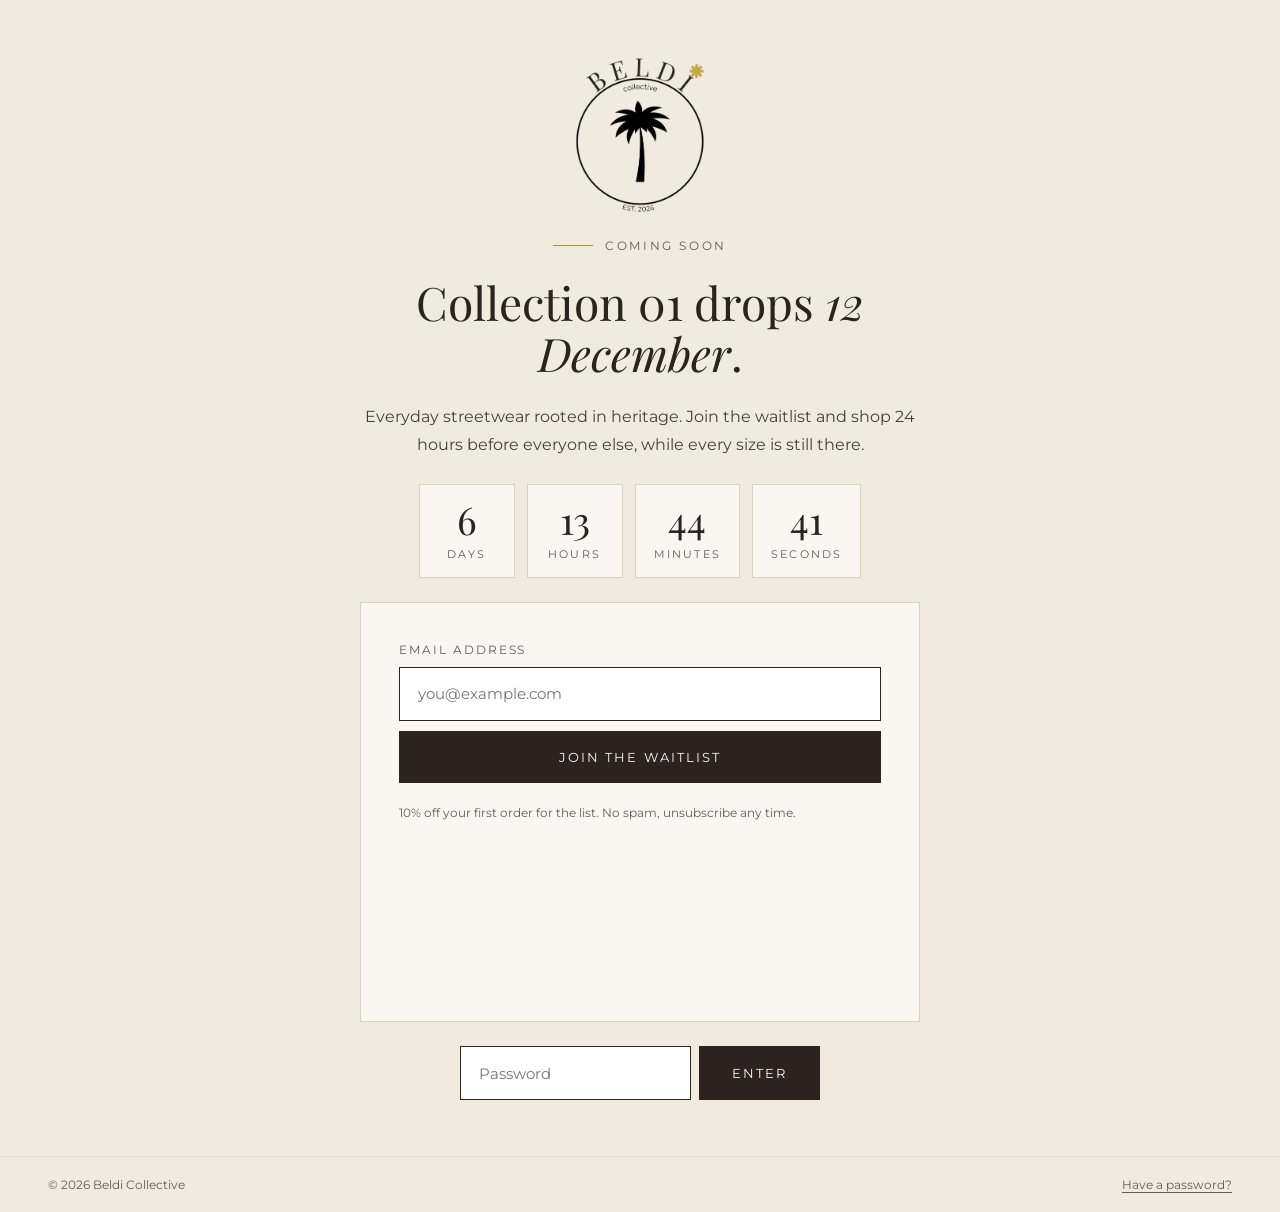
==== commit 62202aff: "Update site 15/11/2026  1:41:57,44" ====
--- a/product.html
+++ b/product.html
@@ -11,7 +11,7 @@
   <link href="https://fonts.googleapis.com/css2?family=Playfair+Display:ital,wght@0,400;0,500;1,400&family=Montserrat:wght@400;500;600&display=swap" rel="stylesheet">
   <link rel="stylesheet" href="css/style.css?v=20261115a">
   <meta name="robots" content="noindex">
-  <script src="js/gate.js?v=20261115b"></script>
+  <script src="js/gate.js?v=20261115c"></script>
 </head>
 <body>
   <a class="sr-only" href="#main">Skip to content</a>
